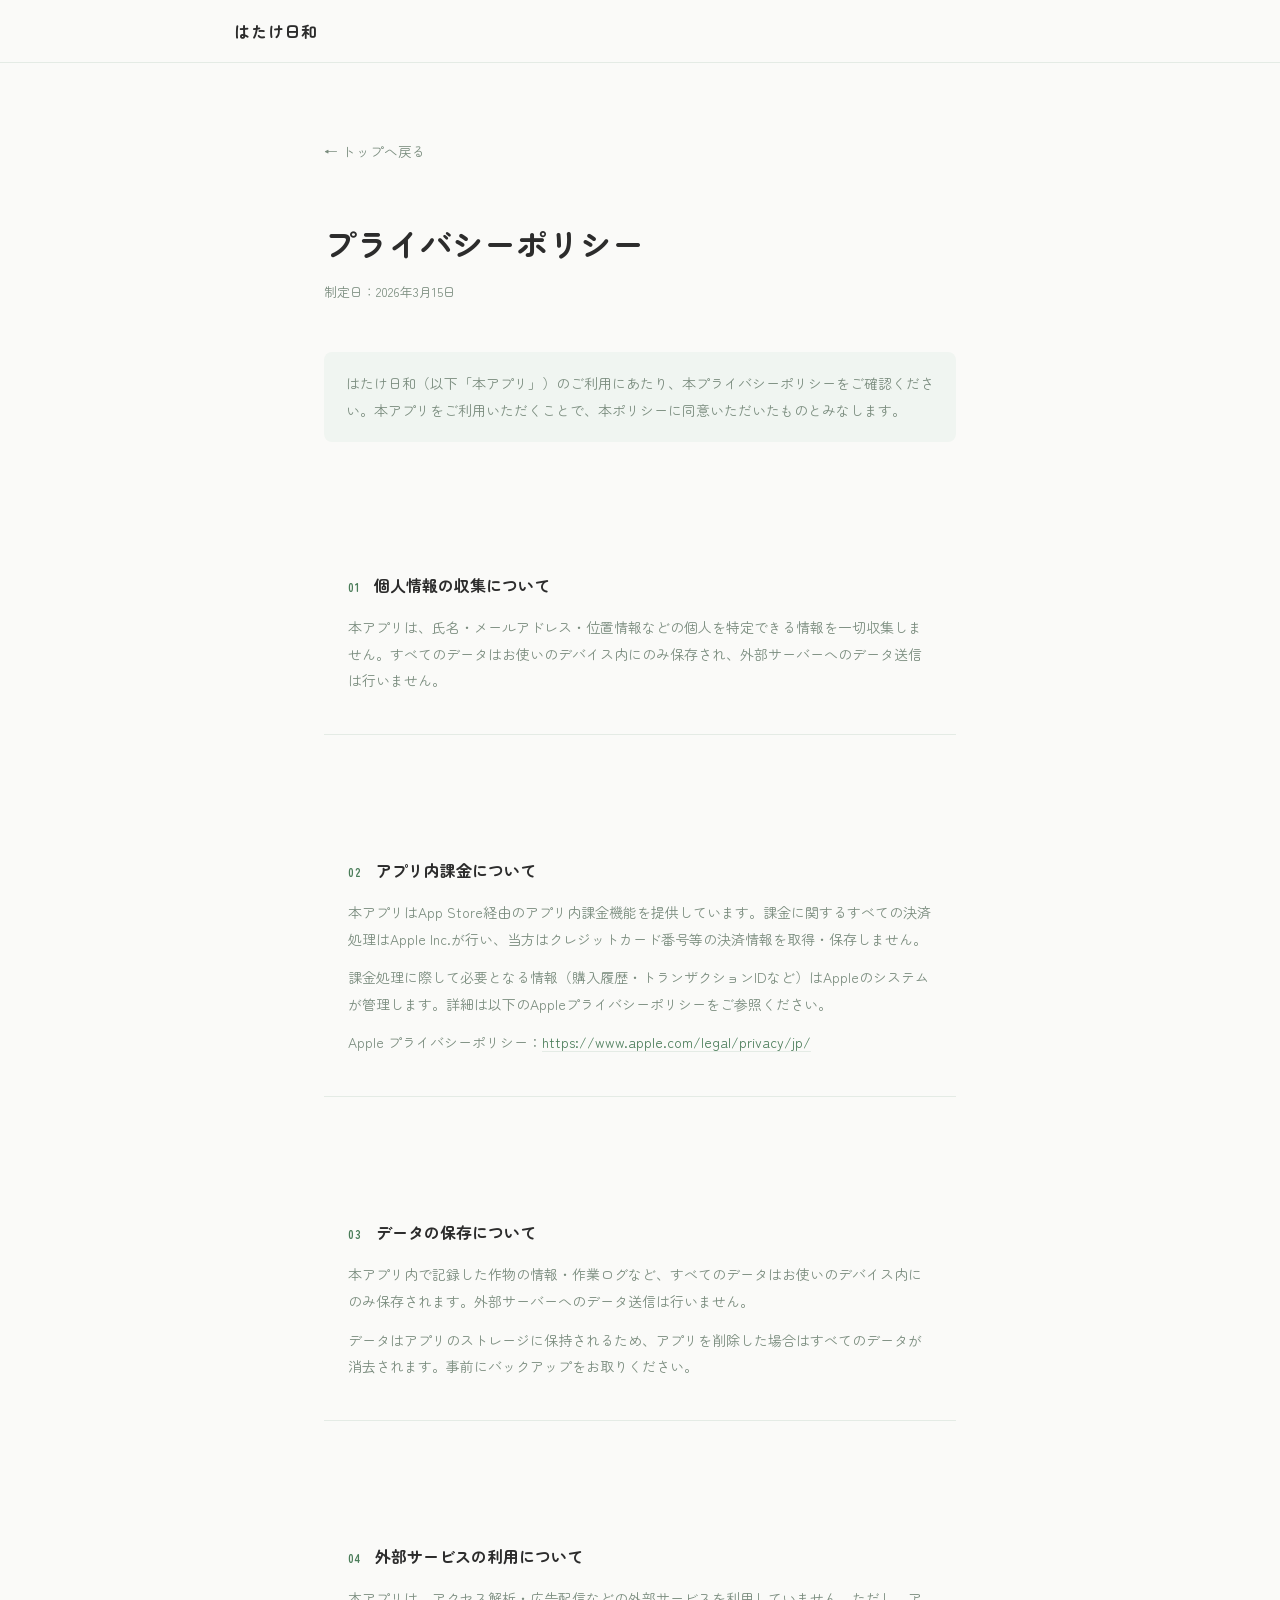
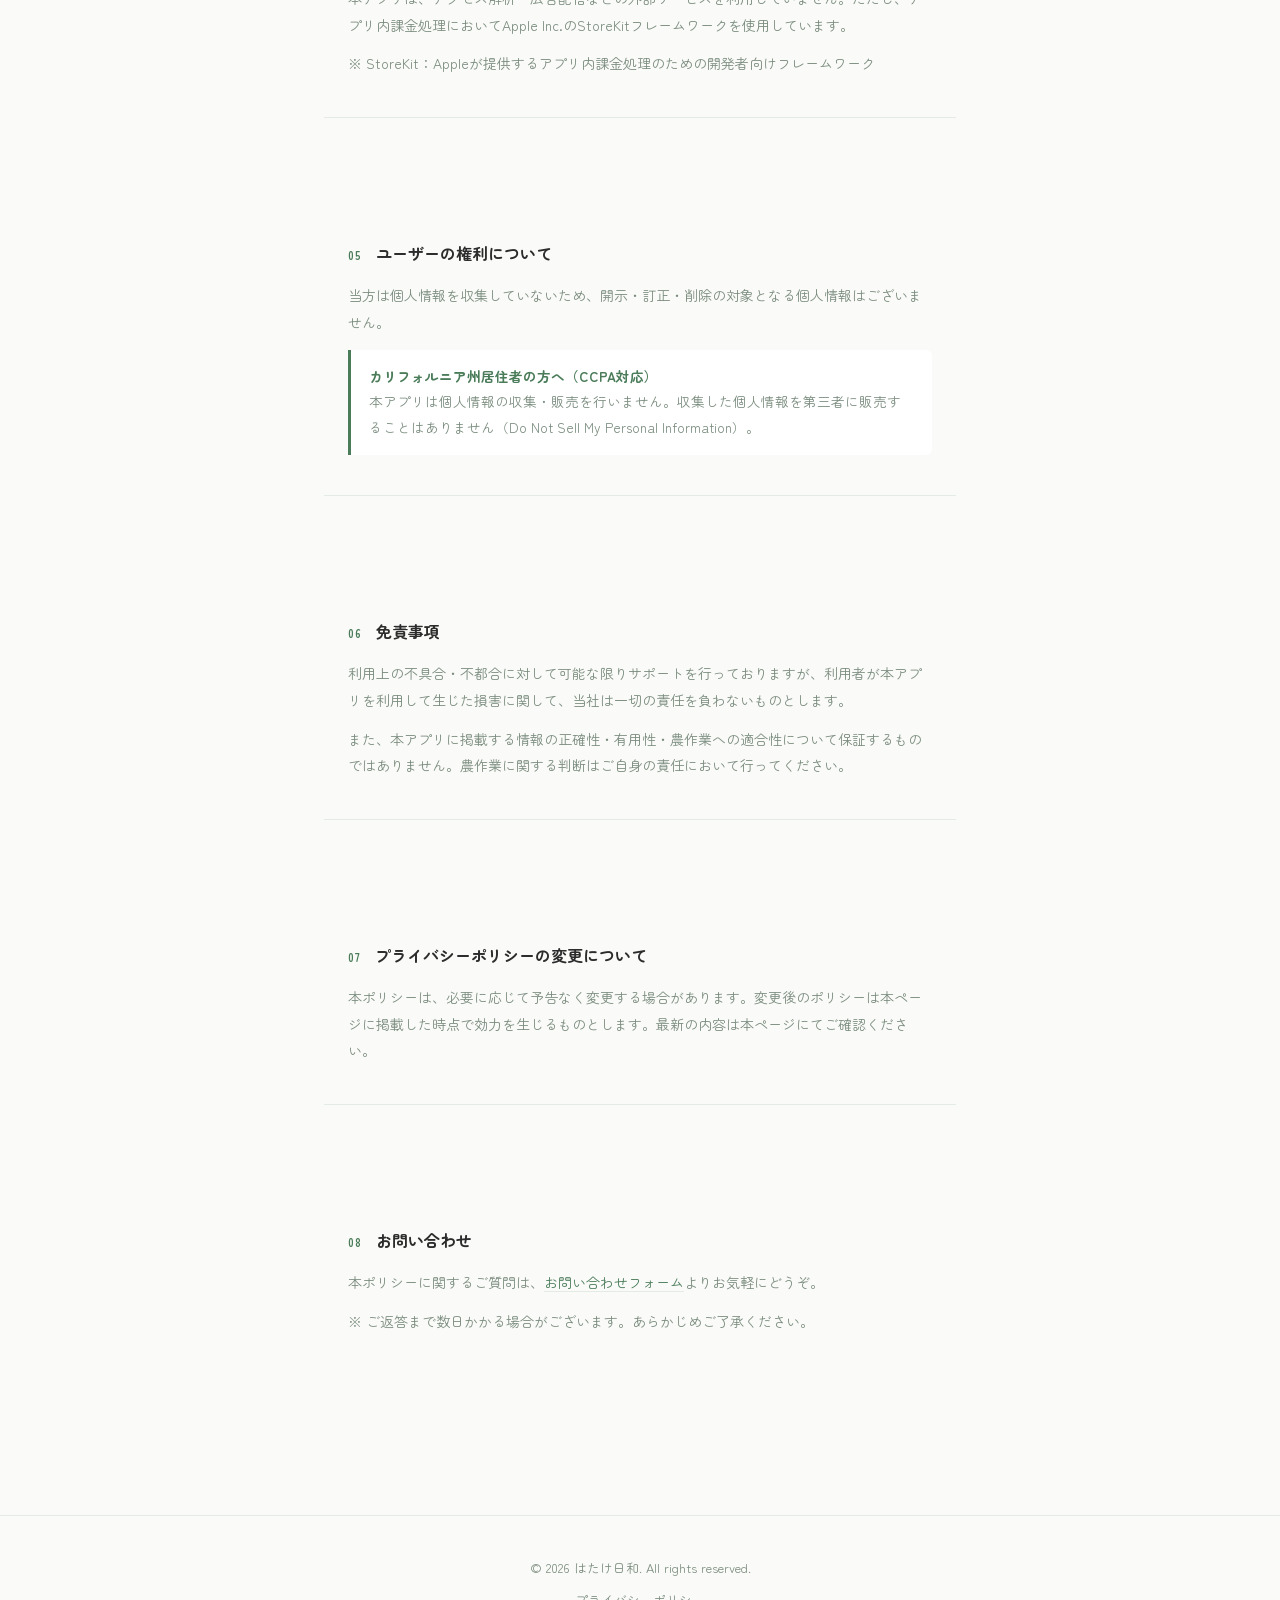
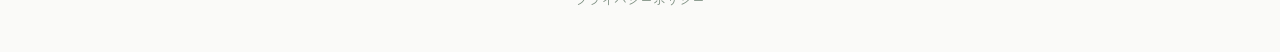
==== privacy.html @ 573f93d4 "Simplify landing page and update carousel" ====
<!DOCTYPE html>
<html lang="ja">
<head>
  <meta charset="UTF-8">
  <meta name="viewport" content="width=device-width, initial-scale=1.0">
  <title>プライバシーポリシー — はたけ日和</title>
  <link rel="preconnect" href="https://fonts.googleapis.com">
  <link href="https://fonts.googleapis.com/css2?family=Zen+Maru+Gothic:wght@400;500;700&display=swap" rel="stylesheet">
  <link rel="stylesheet" href="src/style.css">
  <style>
    .privacy-container {
      max-width: 680px;
      margin: 0 auto;
      padding: 72px 24px 100px;
    }
    .privacy-back {
      display: inline-block;
      font-size: 0.85rem;
      color: var(--text-sub);
      text-decoration: none;
      margin-bottom: 48px;
      transition: color 0.2s;
    }
    .privacy-back:hover { color: var(--green); }
    .privacy-container h1 {
      font-size: clamp(1.5rem, 4vw, 2rem);
      font-weight: 700;
      color: var(--text-main);
      margin-bottom: 6px;
    }
    .privacy-date {
      font-size: 0.8rem;
      color: var(--text-sub);
      margin-bottom: 48px;
    }
    .intro-box {
      background: var(--green-pale);
      border-radius: 8px;
      padding: 18px 22px;
      font-size: 0.875rem;
      color: var(--text-sub);
      margin-bottom: 48px;
      line-height: 1.9;
    }
    .policy-section {
      margin-bottom: 40px;
      padding-bottom: 40px;
      border-bottom: 1px solid var(--border);
      opacity: 0;
      transform: translateY(12px);
      transition: opacity 0.4s ease, transform 0.4s ease;
    }
    .policy-section.visible {
      opacity: 1;
      transform: translateY(0);
    }
    .policy-section:last-child { border-bottom: none; }
    .section-header {
      display: flex;
      align-items: baseline;
      gap: 14px;
      margin-bottom: 14px;
    }
    .section-number {
      font-size: 0.7rem;
      font-weight: 700;
      letter-spacing: 0.1em;
      color: var(--green);
      flex-shrink: 0;
    }
    .section-heading {
      font-size: 1rem;
      font-weight: 700;
      color: var(--text-main);
    }
    .section-body p {
      font-size: 0.875rem;
      color: var(--text-sub);
      line-height: 1.9;
      margin-bottom: 12px;
    }
    .section-body p:last-child { margin-bottom: 0; }
    .note {
      font-size: 0.8rem;
      color: var(--text-sub);
      margin-top: 6px;
    }
    .ext-link {
      color: var(--green);
      text-decoration: underline;
      text-decoration-color: var(--border);
      text-underline-offset: 3px;
      word-break: break-all;
      transition: text-decoration-color 0.2s;
    }
    .ext-link:hover { text-decoration-color: var(--green); }
    .highlight-box {
      background: white;
      border-left: 3px solid var(--green);
      border-radius: 0 6px 6px 0;
      padding: 14px 18px;
      margin-top: 14px;
      font-size: 0.85rem;
      color: var(--text-sub);
      line-height: 1.9;
    }
    .highlight-box strong { color: var(--green); }
  </style>
</head>
<body>

  <!-- ナビゲーション -->
  <nav>
    <div class="nav-inner">
      <a href="index.html" class="nav-logo">はたけ日和</a>
    </div>
  </nav>

  <div class="privacy-container">
    <a href="index.html" class="privacy-back">← トップへ戻る</a>

    <h1>プライバシーポリシー</h1>
    <p class="privacy-date">制定日：2026年3月15日</p>

    <div class="intro-box">
      はたけ日和（以下「本アプリ」）のご利用にあたり、本プライバシーポリシーをご確認ください。本アプリをご利用いただくことで、本ポリシーに同意いただいたものとみなします。
    </div>

    <section class="policy-section">
      <div class="section-header">
        <span class="section-number">01</span>
        <h2 class="section-heading">個人情報の収集について</h2>
      </div>
      <div class="section-body">
        <p>本アプリは、氏名・メールアドレス・位置情報などの個人を特定できる情報を一切収集しません。すべてのデータはお使いのデバイス内にのみ保存され、外部サーバーへのデータ送信は行いません。</p>
      </div>
    </section>

    <section class="policy-section">
      <div class="section-header">
        <span class="section-number">02</span>
        <h2 class="section-heading">アプリ内課金について</h2>
      </div>
      <div class="section-body">
        <p>本アプリはApp Store経由のアプリ内課金機能を提供しています。課金に関するすべての決済処理はApple Inc.が行い、当方はクレジットカード番号等の決済情報を取得・保存しません。</p>
        <p>課金処理に際して必要となる情報（購入履歴・トランザクションIDなど）はAppleのシステムが管理します。詳細は以下のAppleプライバシーポリシーをご参照ください。</p>
        <p class="note">Apple プライバシーポリシー：<a class="ext-link" href="https://www.apple.com/legal/privacy/jp/" target="_blank" rel="noopener noreferrer">https://www.apple.com/legal/privacy/jp/</a></p>
      </div>
    </section>

    <section class="policy-section">
      <div class="section-header">
        <span class="section-number">03</span>
        <h2 class="section-heading">データの保存について</h2>
      </div>
      <div class="section-body">
        <p>本アプリ内で記録した作物の情報・作業ログなど、すべてのデータはお使いのデバイス内にのみ保存されます。外部サーバーへのデータ送信は行いません。</p>
        <p>データはアプリのストレージに保持されるため、アプリを削除した場合はすべてのデータが消去されます。事前にバックアップをお取りください。</p>
      </div>
    </section>

    <section class="policy-section">
      <div class="section-header">
        <span class="section-number">04</span>
        <h2 class="section-heading">外部サービスの利用について</h2>
      </div>
      <div class="section-body">
        <p>本アプリは、アクセス解析・広告配信などの外部サービスを利用していません。ただし、アプリ内課金処理においてApple Inc.のStoreKitフレームワークを使用しています。</p>
        <p class="note">※ StoreKit：Appleが提供するアプリ内課金処理のための開発者向けフレームワーク</p>
      </div>
    </section>

    <section class="policy-section">
      <div class="section-header">
        <span class="section-number">05</span>
        <h2 class="section-heading">ユーザーの権利について</h2>
      </div>
      <div class="section-body">
        <p>当方は個人情報を収集していないため、開示・訂正・削除の対象となる個人情報はございません。</p>
        <div class="highlight-box">
          <strong>カリフォルニア州居住者の方へ（CCPA対応）</strong><br>
          本アプリは個人情報の収集・販売を行いません。収集した個人情報を第三者に販売することはありません（Do Not Sell My Personal Information）。
        </div>
      </div>
    </section>

    <section class="policy-section">
      <div class="section-header">
        <span class="section-number">06</span>
        <h2 class="section-heading">免責事項</h2>
      </div>
      <div class="section-body">
        <p>利用上の不具合・不都合に対して可能な限りサポートを行っておりますが、利用者が本アプリを利用して生じた損害に関して、当社は一切の責任を負わないものとします。</p>
        <p>また、本アプリに掲載する情報の正確性・有用性・農作業への適合性について保証するものではありません。農作業に関する判断はご自身の責任において行ってください。</p>
      </div>
    </section>

    <section class="policy-section">
      <div class="section-header">
        <span class="section-number">07</span>
        <h2 class="section-heading">プライバシーポリシーの変更について</h2>
      </div>
      <div class="section-body">
        <p>本ポリシーは、必要に応じて予告なく変更する場合があります。変更後のポリシーは本ページに掲載した時点で効力を生じるものとします。最新の内容は本ページにてご確認ください。</p>
      </div>
    </section>

    <section class="policy-section">
      <div class="section-header">
        <span class="section-number">08</span>
        <h2 class="section-heading">お問い合わせ</h2>
      </div>
      <div class="section-body">
        <p>本ポリシーに関するご質問は、<a class="ext-link" href="https://docs.google.com/forms/d/e/1FAIpQLSd4yqI40snKycwmUbcqbCMmJKkTAy4T33C1d7pGYX413HEjDw/viewform?usp=header" target="_blank" rel="noopener noreferrer">お問い合わせフォーム</a>よりお気軽にどうぞ。</p>
        <p class="note">※ ご返答まで数日かかる場合がございます。あらかじめご了承ください。</p>
      </div>
    </section>
  </div>

  <!-- フッター -->
  <footer>
    <p>© 2026 はたけ日和. All rights reserved.</p>
    <p style="margin-top: 8px;"><a href="privacy.html" class="footer-link">プライバシーポリシー</a></p>
  </footer>

  <script src="src/script.js"></script>
  <script>
    const observer = new IntersectionObserver((entries) => {
      entries.forEach(entry => {
        if (entry.isIntersecting) {
          entry.target.classList.add('visible');
          observer.unobserve(entry.target);
        }
      });
    }, { threshold: 0.1 });
    document.querySelectorAll('.policy-section').forEach(s => observer.observe(s));
  </script>

</body>
</html>
---- src/style.css ----
/* ===== CSS変数 ===== */
:root {
  --green:      #4a7c59;
  --green-pale: #f0f5f1;
  --cream:      #fafaf8;
  --text-main:  #2c2c2c;
  --text-sub:   #7a8c7e;
  --border:     #e4ebe5;
}

/* ===== リセット・ベース ===== */
*, *::before, *::after { box-sizing: border-box; margin: 0; padding: 0; }
html { scroll-behavior: smooth; }
body {
  font-family: 'Zen Maru Gothic', sans-serif;
  background: var(--cream);
  color: var(--text-main);
  line-height: 1.9;
}


/* ===== ナビゲーション ===== */
nav {
  position: sticky;
  top: 0;
  background: rgba(250,250,248,0.95);
  backdrop-filter: blur(8px);
  border-bottom: 1px solid var(--border);
  z-index: 50;
}
.nav-inner {
  max-width: 860px;
  margin: 0 auto;
  padding: 16px 24px;
  display: flex;
  align-items: center;
}
.nav-logo {
  font-size: 1rem;
  font-weight: 700;
  color: var(--text-main);
  text-decoration: none;
  letter-spacing: 0.05em;
}
.nav-links {
  display: flex;
  gap: 28px;
  list-style: none;
  margin-left: auto; /* nav-linksを右端に寄せる */
}

/* ===== ハンバーガーボタン ===== */
.nav-hamburger {
  display: none; /* デスクトップでは非表示 */
  flex-direction: column;
  justify-content: space-between;
  width: 24px;
  height: 18px;
  background: none;
  border: none;
  cursor: pointer;
  padding: 0;
  margin-left: 16px;
}
.nav-hamburger span {
  display: block;
  width: 100%;
  height: 2px;
  background: var(--text-main);
  border-radius: 2px;
  transition: all 0.25s;
}
/* ×アイコン（メニューオープン時） */
nav.nav-open .nav-hamburger span:nth-child(1) {
  transform: translateY(8px) rotate(45deg);
}
nav.nav-open .nav-hamburger span:nth-child(2) {
  opacity: 0;
}
nav.nav-open .nav-hamburger span:nth-child(3) {
  transform: translateY(-8px) rotate(-45deg);
}
.nav-links a {
  text-decoration: none;
  color: var(--text-sub);
  font-size: 0.85rem;
  transition: color 0.2s;
}
.nav-links a:hover {
  color: var(--green);
}

/* ===== ヒーロー ===== */
.hero {
  padding: 100px 24px 88px;
  text-align: center;
}
.hero-icon {
  width: 80px;
  height: 80px;
  margin: 0 auto 32px;
}
.hero-icon img {
  width: 100%;
  height: 100%;
  object-fit: contain;
}
.hero h1 {
  font-size: clamp(2rem, 5vw, 2.8rem);
  font-weight: 700;
  color: var(--text-main);
  letter-spacing: 0.04em;
  margin-bottom: 12px;
}
.hero-tagline {
  font-size: 1rem;
  color: var(--text-sub);
  font-weight: 400;
  margin-bottom: 32px;
}
.appstore-btn {
  display: inline-block;
  margin-top: 4px;
}
.appstore-btn img {
  height: 44px;
  opacity: 1;
  transition: opacity 0.2s;
}
.appstore-btn:hover img {
  opacity: 0.75;
}

/* ===== セクション共通 ===== */
section {
  max-width: 860px;
  margin: 0 auto;
  padding: 80px 24px;
}
.section-label {
  font-size: 0.7rem;
  font-weight: 500;
  letter-spacing: 0.2em;
  text-transform: uppercase;
  color: var(--green);
  margin-bottom: 10px;
}
.section-title {
  font-size: clamp(1.4rem, 3vw, 1.9rem);
  font-weight: 700;
  color: var(--text-main);
  margin-bottom: 48px;
}
hr.section-divider {
  border: none;
  border-top: 1px solid var(--border);
  max-width: 860px;
  margin: 0 auto;
}

/* ===== ステップカード ===== */
.steps-grid {
  display: grid;
  grid-template-columns: repeat(auto-fill, minmax(240px, 1fr));
  gap: 16px;
}
.step-card {
  background: white;
  border-radius: 12px;
  padding: 32px 28px;
  box-shadow: 0 2px 12px rgba(0,0,0,0.05);
  transition: box-shadow 0.2s, transform 0.2s;
}
.step-card:hover {
  box-shadow: 0 6px 24px rgba(0,0,0,0.08);
  transform: translateY(-2px);
}
.step-num {
  font-size: 0.7rem;
  font-weight: 700;
  letter-spacing: 0.12em;
  color: var(--green);
  margin-bottom: 16px;
}
.step-card h3 {
  font-size: 1rem;
  font-weight: 700;
  color: var(--text-main);
  margin-bottom: 10px;
}
.step-card p {
  font-size: 0.875rem;
  color: var(--text-sub);
  line-height: 1.8;
}

/* ===== スクリーンショットカルーセル ===== */
.screenshot-wrapper {
  position: relative;
}

/* 左右ナビボタン共通 */
.carousel-btn {
  position: absolute;
  top: 50%;
  transform: translateY(-50%);
  z-index: 10;
  background: rgba(255, 255, 255, 0.85);
  border: none;
  border-radius: 50%;
  width: 36px;
  height: 36px;
  font-size: 28px;
  line-height: 1;
  cursor: pointer;
  color: var(--green);
  box-shadow: 0 2px 6px rgba(0, 0, 0, 0.12);
  transition: opacity 0.2s;
  display: flex;
  align-items: center;
  justify-content: center;
}
.carousel-btn:hover { opacity: 0.7; }
.carousel-btn.hidden { opacity: 0; pointer-events: none; }
.carousel-btn--prev { left: 8px; }
.carousel-btn--next { right: 8px; }

.screenshot-carousel {
  position: relative;
  margin-top: 40px;
  /* はみ出した画像を隠して1枚表示にする */
  overflow-x: hidden;
  scrollbar-width: none;
  -ms-overflow-style: none;
  cursor: grab;
}
.screenshot-carousel:active {
  cursor: grabbing;
}
.screenshot-track {
  display: flex;
  /* 画像間の隙間をなくす */
  gap: 0;
  /* transformでスライドするためtransitionを設定 */
  transition: transform 0.35s ease;
}
.screenshot-track img {
  /* カルーセル幅いっぱいに1枚表示 */
  width: 100%;
  height: auto;
  max-height: 480px;
  object-fit: contain;
  border-radius: 16px;
  box-shadow: none;
  flex-shrink: 0;
  user-select: none;
  -webkit-user-drag: none;
  scroll-snap-align: start;
}

/* ドットインジケーター */
.screenshot-dots {
  display: flex;
  justify-content: center;
  gap: 8px;
  margin-top: 16px;
}
.dot {
  width: 8px;
  height: 8px;
  border-radius: 50%;
  background: var(--border);
  transition: background 0.2s;
}
.dot.active {
  background: var(--green);
}

/* ===== Q&A ===== */
#qa { background: transparent; border-radius: 0; }
.qa-list {
  display: flex;
  flex-direction: column;
  gap: 1px;
  border-top: 1px solid var(--border);
}
.qa-item {
  background: transparent;
  border-radius: 0;
  border: none;
  border-bottom: 1px solid var(--border);
  overflow: hidden;
}
.qa-question {
  width: 100%;
  text-align: left;
  background: none;
  border: none;
  padding: 20px 0;
  font-family: 'Zen Maru Gothic', sans-serif;
  font-size: 0.95rem;
  font-weight: 500;
  color: var(--text-main);
  cursor: pointer;
  display: flex;
  justify-content: space-between;
  align-items: center;
  gap: 16px;
}
.qa-question::after {
  content: '+';
  font-size: 1.2rem;
  color: var(--text-sub);
  line-height: 1;
  flex-shrink: 0;
  transition: transform 0.25s;
}
.qa-item.open .qa-question::after {
  transform: rotate(45deg);
}
.qa-answer {
  max-height: 0;
  overflow: hidden;
  transition: max-height 0.3s ease, padding 0.3s;
  font-size: 0.875rem;
  color: var(--text-sub);
  padding: 0;
}
.qa-item.open .qa-answer {
  max-height: 300px;
  padding: 0 0 20px;
}

/* ===== 問い合わせ ===== */
.contact-box {
  background: var(--green-pale);
  border-radius: 16px;
  padding: 64px 40px;
  text-align: center;
}
.contact-box .section-label { color: var(--green); }
.contact-box .section-title { color: var(--text-main); margin-bottom: 12px; }
.contact-box p {
  font-size: 0.9rem;
  color: var(--text-sub);
  margin-bottom: 36px;
}
.contact-btn {
  display: inline-block;
  background: var(--green);
  color: white;
  font-family: 'Zen Maru Gothic', sans-serif;
  font-weight: 500;
  font-size: 0.9rem;
  padding: 12px 36px;
  border-radius: 6px;
  text-decoration: none;
  transition: opacity 0.2s;
}
.contact-btn:hover {
  opacity: 0.85;
}

/* ===== フッター ===== */
footer {
  text-align: center;
  padding: 40px 24px;
  font-size: 0.8rem;
  color: var(--text-sub);
  border-top: 1px solid var(--border);
}
.footer-link {
  color: var(--text-sub);
  font-size: 0.8rem;
  text-decoration: none;
}
.footer-link:hover { color: var(--green); }


/* ===== レスポンシブ ===== */
@media (max-width: 600px) {
  /* ハンバーガーボタンを一番右に表示 */
  .nav-hamburger {
    display: flex;
    margin-left: auto;
  }

  /* nav-linksをデフォルト非表示、ハンバーガー押下で展開 */
  .nav-links {
    display: none;
    position: absolute;
    top: 100%;
    left: 0;
    right: 0;
    background: rgba(250,250,248,0.98);
    border-bottom: 1px solid var(--border);
    flex-direction: column;
    align-items: center;
    gap: 0;
    padding: 8px 0;
    margin-left: 0;
  }
  nav.nav-open .nav-links {
    display: flex;
  }
  .nav-links li {
    width: 100%;
    text-align: center;
  }
  .nav-links a {
    display: block;
    padding: 12px 0;
  }

  .contact-box { padding: 40px 20px; }
}
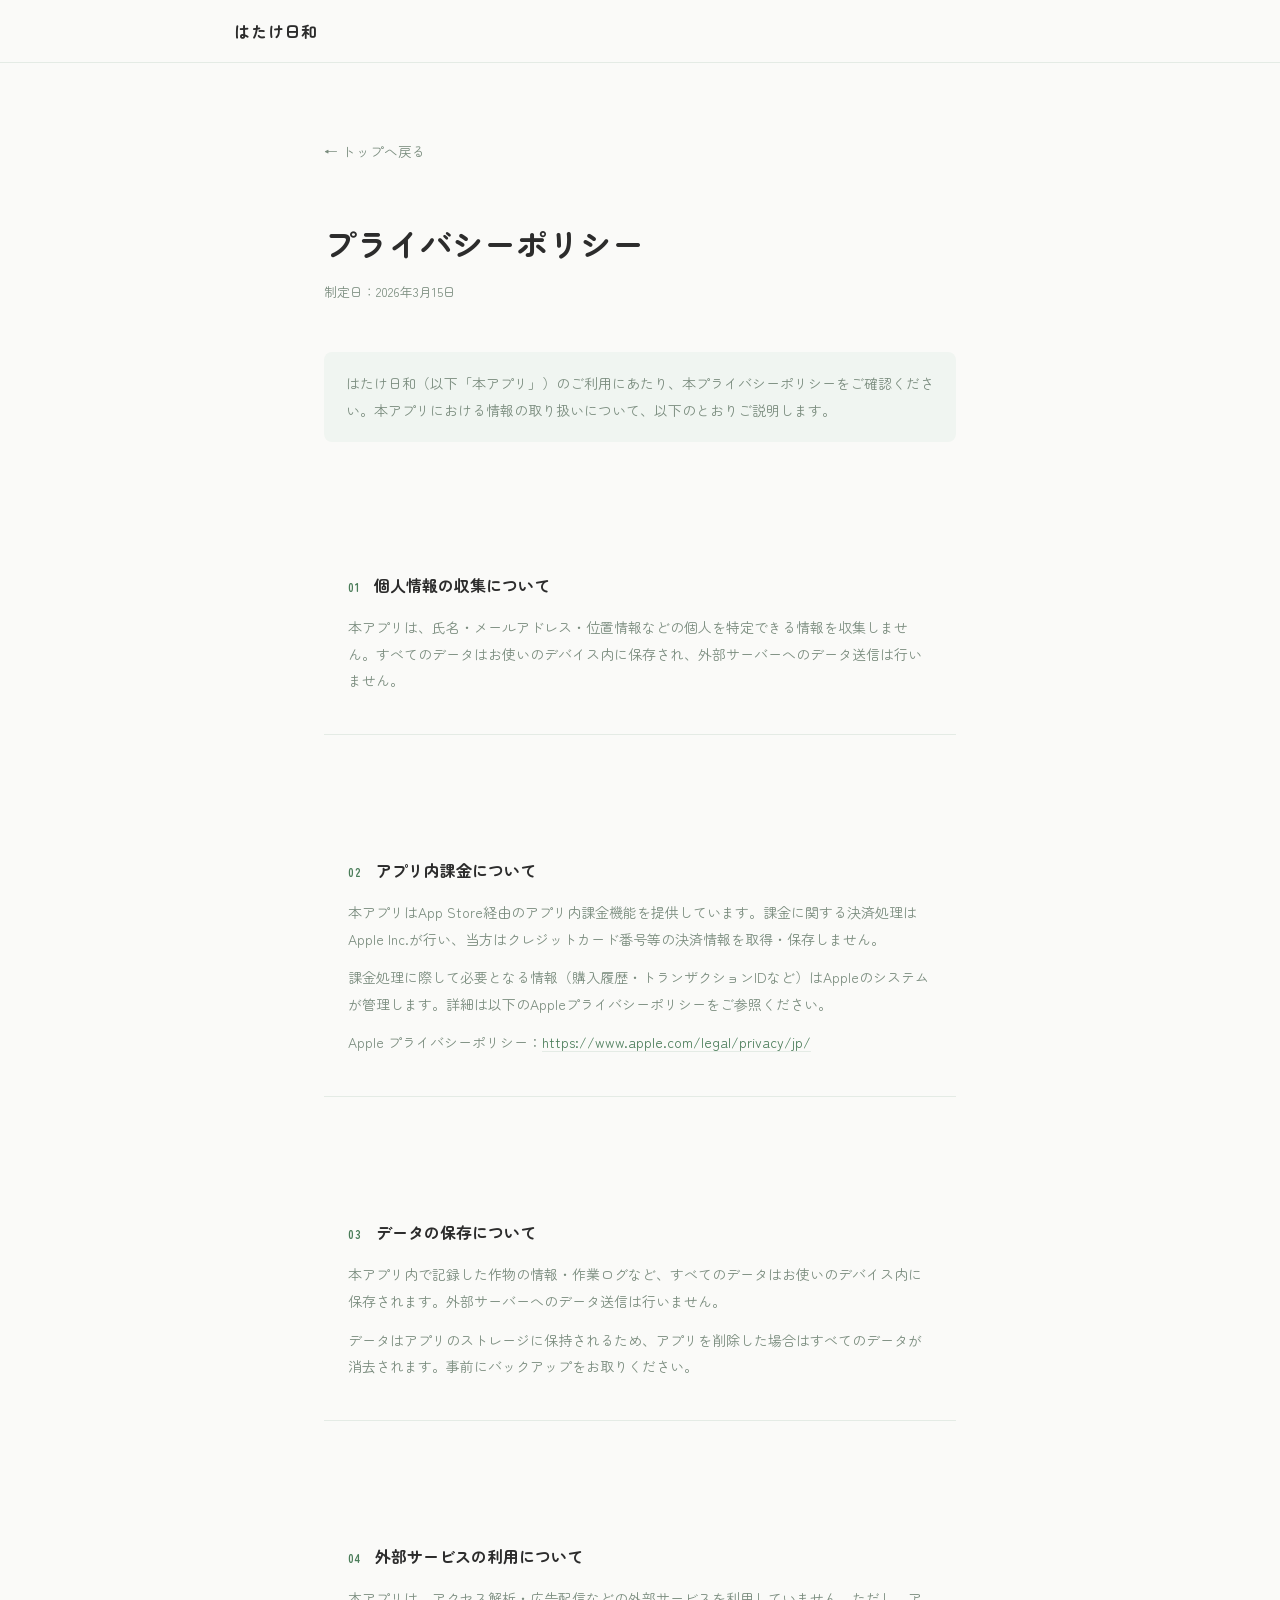
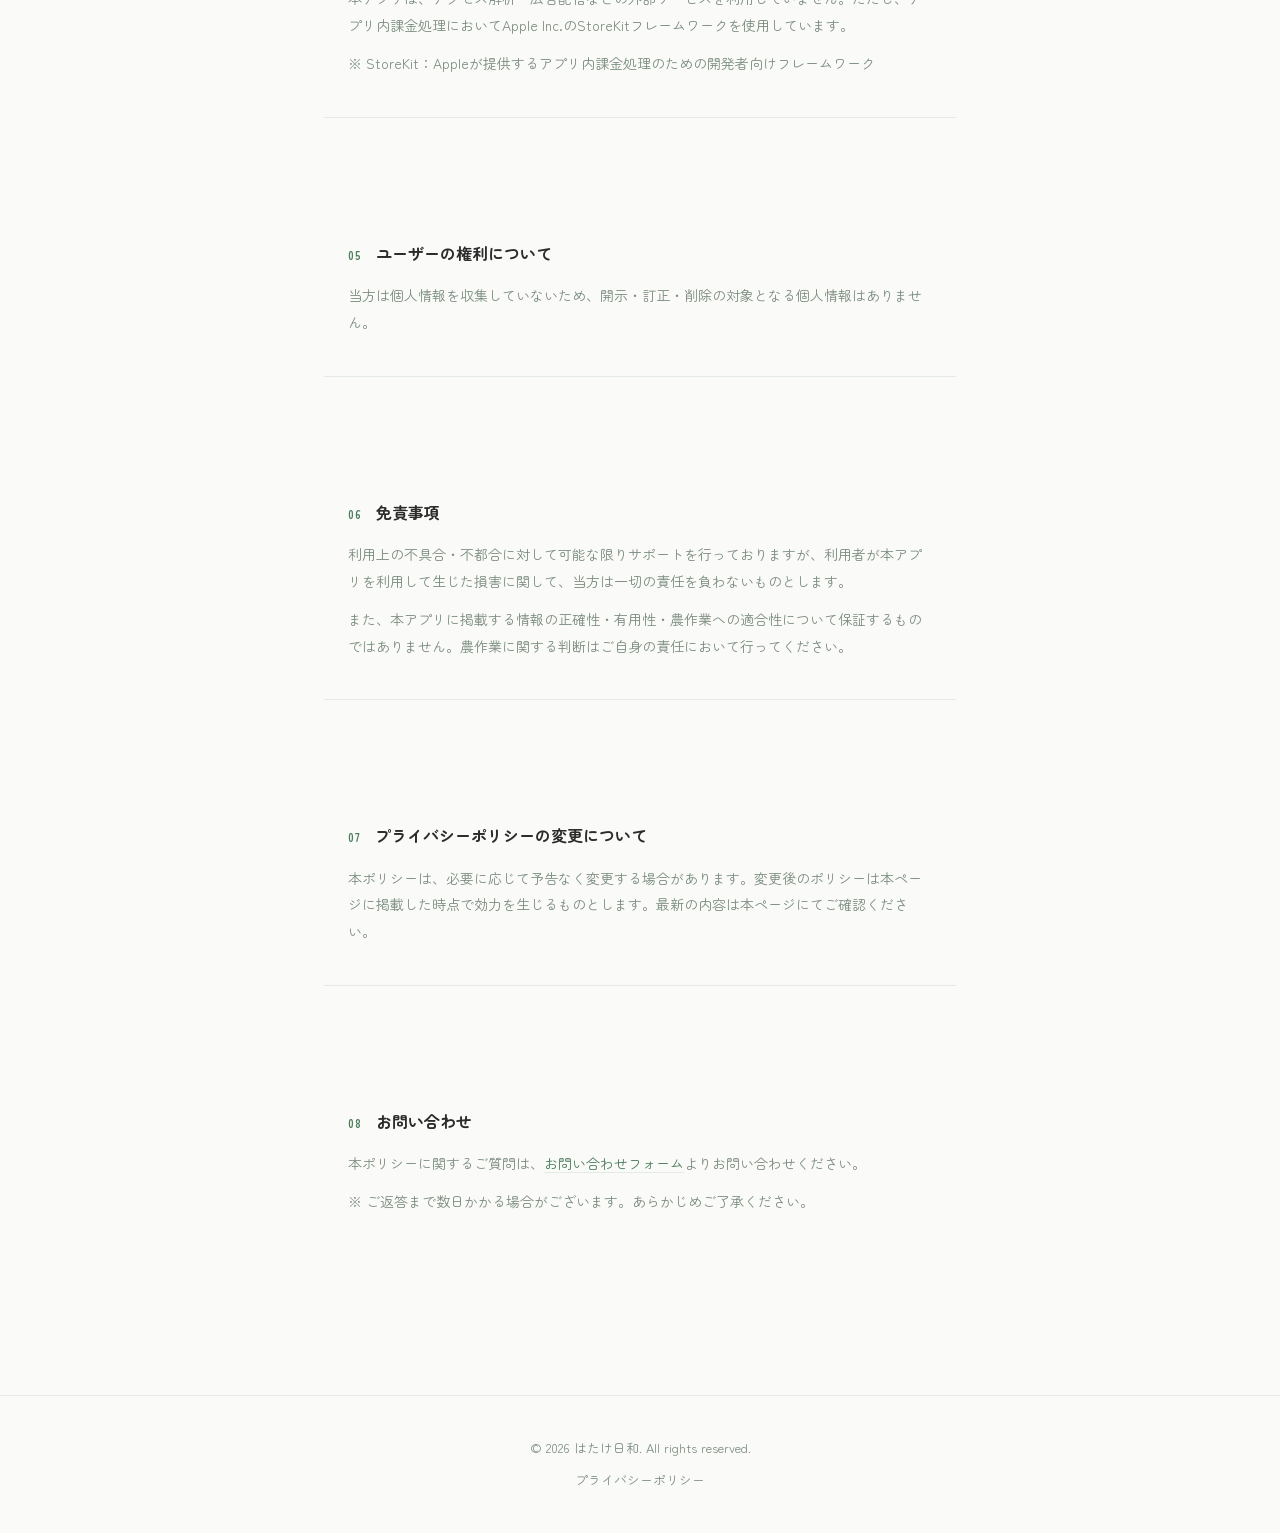
==== commit e27e99d5: "Update privacy policy wording Co-Authored-By: Claude Sonnet 4.6 <noreply@anthropic.com>" ====
--- a/privacy.html
+++ b/privacy.html
@@ -123,7 +123,7 @@
     <p class="privacy-date">制定日：2026年3月15日</p>
 
     <div class="intro-box">
-      はたけ日和（以下「本アプリ」）のご利用にあたり、本プライバシーポリシーをご確認ください。本アプリをご利用いただくことで、本ポリシーに同意いただいたものとみなします。
+      はたけ日和（以下「本アプリ」）のご利用にあたり、本プライバシーポリシーをご確認ください。本アプリにおける情報の取り扱いについて、以下のとおりご説明します。
     </div>
 
     <section class="policy-section">
@@ -132,7 +132,7 @@
         <h2 class="section-heading">個人情報の収集について</h2>
       </div>
       <div class="section-body">
-        <p>本アプリは、氏名・メールアドレス・位置情報などの個人を特定できる情報を一切収集しません。すべてのデータはお使いのデバイス内にのみ保存され、外部サーバーへのデータ送信は行いません。</p>
+        <p>本アプリは、氏名・メールアドレス・位置情報などの個人を特定できる情報を収集しません。すべてのデータはお使いのデバイス内に保存され、外部サーバーへのデータ送信は行いません。</p>
       </div>
     </section>
 
@@ -142,7 +142,7 @@
         <h2 class="section-heading">アプリ内課金について</h2>
       </div>
       <div class="section-body">
-        <p>本アプリはApp Store経由のアプリ内課金機能を提供しています。課金に関するすべての決済処理はApple Inc.が行い、当方はクレジットカード番号等の決済情報を取得・保存しません。</p>
+        <p>本アプリはApp Store経由のアプリ内課金機能を提供しています。課金に関する決済処理はApple Inc.が行い、当方はクレジットカード番号等の決済情報を取得・保存しません。</p>
         <p>課金処理に際して必要となる情報（購入履歴・トランザクションIDなど）はAppleのシステムが管理します。詳細は以下のAppleプライバシーポリシーをご参照ください。</p>
         <p class="note">Apple プライバシーポリシー：<a class="ext-link" href="https://www.apple.com/legal/privacy/jp/" target="_blank" rel="noopener noreferrer">https://www.apple.com/legal/privacy/jp/</a></p>
       </div>
@@ -154,7 +154,7 @@
         <h2 class="section-heading">データの保存について</h2>
       </div>
       <div class="section-body">
-        <p>本アプリ内で記録した作物の情報・作業ログなど、すべてのデータはお使いのデバイス内にのみ保存されます。外部サーバーへのデータ送信は行いません。</p>
+        <p>本アプリ内で記録した作物の情報・作業ログなど、すべてのデータはお使いのデバイス内に保存されます。外部サーバーへのデータ送信は行いません。</p>
         <p>データはアプリのストレージに保持されるため、アプリを削除した場合はすべてのデータが消去されます。事前にバックアップをお取りください。</p>
       </div>
     </section>
@@ -176,11 +176,7 @@
         <h2 class="section-heading">ユーザーの権利について</h2>
       </div>
       <div class="section-body">
-        <p>当方は個人情報を収集していないため、開示・訂正・削除の対象となる個人情報はございません。</p>
-        <div class="highlight-box">
-          <strong>カリフォルニア州居住者の方へ（CCPA対応）</strong><br>
-          本アプリは個人情報の収集・販売を行いません。収集した個人情報を第三者に販売することはありません（Do Not Sell My Personal Information）。
-        </div>
+        <p>当方は個人情報を収集していないため、開示・訂正・削除の対象となる個人情報はありません。</p>
       </div>
     </section>
 
@@ -190,7 +186,7 @@
         <h2 class="section-heading">免責事項</h2>
       </div>
       <div class="section-body">
-        <p>利用上の不具合・不都合に対して可能な限りサポートを行っておりますが、利用者が本アプリを利用して生じた損害に関して、当社は一切の責任を負わないものとします。</p>
+        <p>利用上の不具合・不都合に対して可能な限りサポートを行っておりますが、利用者が本アプリを利用して生じた損害に関して、当方は一切の責任を負わないものとします。</p>
         <p>また、本アプリに掲載する情報の正確性・有用性・農作業への適合性について保証するものではありません。農作業に関する判断はご自身の責任において行ってください。</p>
       </div>
     </section>
@@ -211,7 +207,7 @@
         <h2 class="section-heading">お問い合わせ</h2>
       </div>
       <div class="section-body">
-        <p>本ポリシーに関するご質問は、<a class="ext-link" href="https://docs.google.com/forms/d/e/1FAIpQLSd4yqI40snKycwmUbcqbCMmJKkTAy4T33C1d7pGYX413HEjDw/viewform?usp=header" target="_blank" rel="noopener noreferrer">お問い合わせフォーム</a>よりお気軽にどうぞ。</p>
+        <p>本ポリシーに関するご質問は、<a class="ext-link" href="https://docs.google.com/forms/d/e/1FAIpQLSd4yqI40snKycwmUbcqbCMmJKkTAy4T33C1d7pGYX413HEjDw/viewform?usp=header" target="_blank" rel="noopener noreferrer">お問い合わせフォーム</a>よりお問い合わせください。</p>
         <p class="note">※ ご返答まで数日かかる場合がございます。あらかじめご了承ください。</p>
       </div>
     </section>
